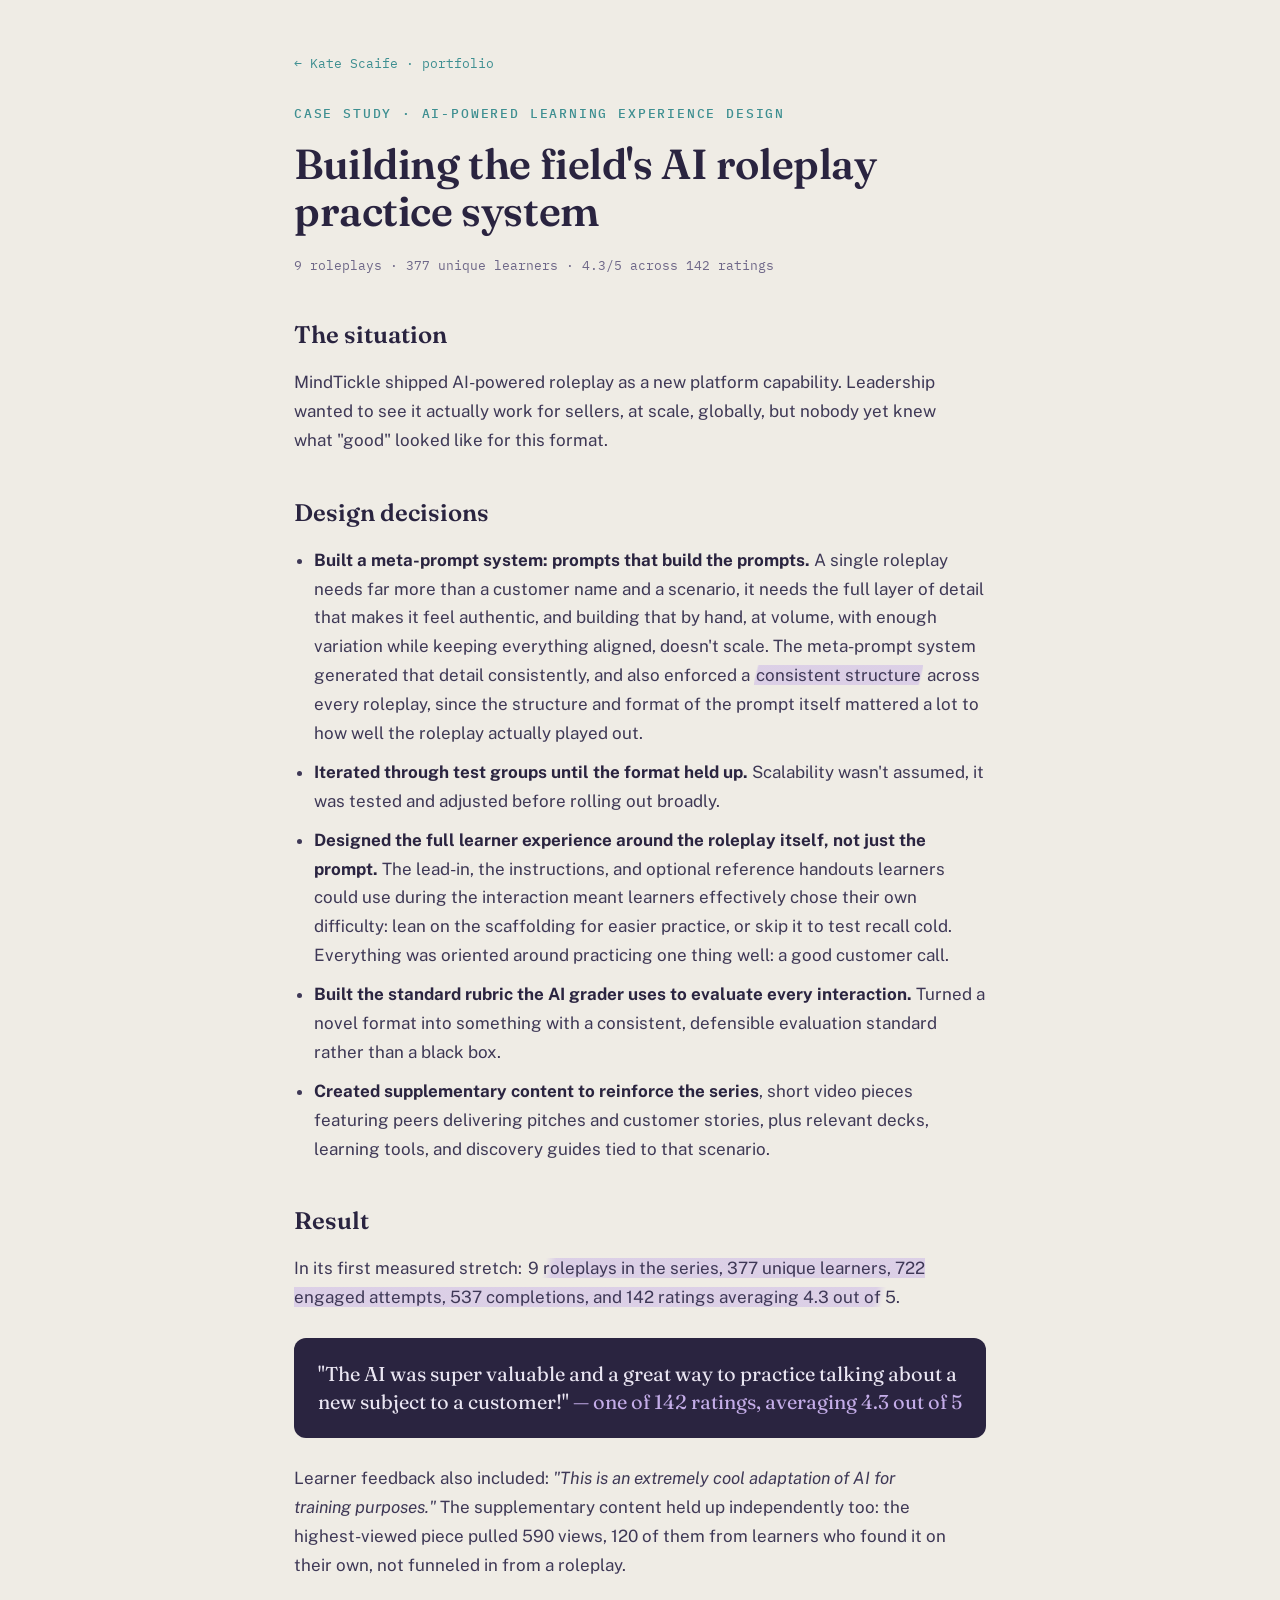
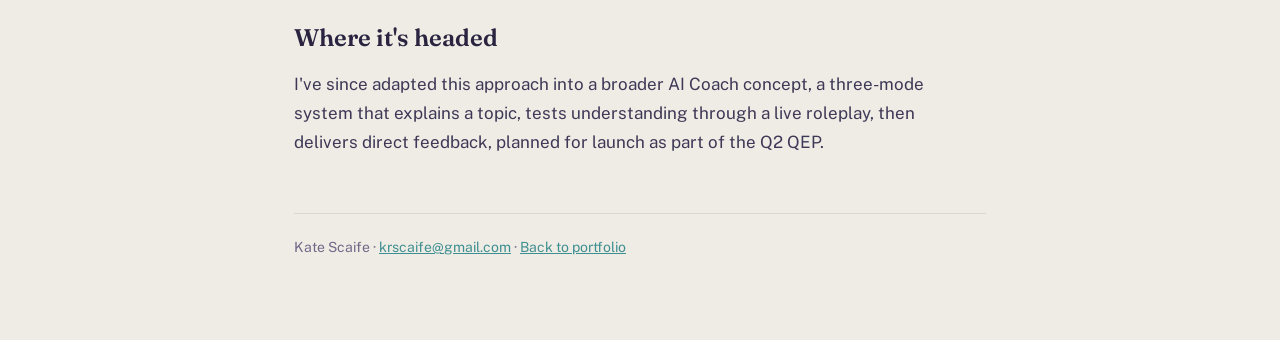
==== case-roleplay.html @ 298bf559 "Add files via upload" ====
<!DOCTYPE html>
<html lang="en">
<head>
<meta charset="UTF-8"><meta name="viewport" content="width=device-width, initial-scale=1.0">
<title>The AI Roleplay Practice System — Case Study · Kate Scaife</title>
<link rel="preconnect" href="https://fonts.googleapis.com"><link rel="preconnect" href="https://fonts.gstatic.com" crossorigin>
<link href="https://fonts.googleapis.com/css2?family=Fraunces:opsz,wght@9..144,450;9..144,600&family=Public+Sans:wght@400;500;700&family=IBM+Plex+Mono:wght@400;500&display=swap" rel="stylesheet">
<link rel="stylesheet" href="case-style.css">
</head>
<body>
<div class="wrap">
<a class="back" href="index.html">← Kate Scaife · portfolio</a>
<p class="eyebrow">Case study · AI-powered learning experience design</p>
<h1>Building the field's AI roleplay practice system</h1>
<p class="meta">9 roleplays · 377 unique learners · 4.3/5 across 142 ratings</p>

<h2>The situation</h2>
<p>MindTickle shipped AI-powered roleplay as a new platform capability. Leadership wanted to see it actually work for sellers, at scale, globally, but nobody yet knew what "good" looked like for this format.</p>

<h2>Design decisions</h2>
<ul>
<li><strong>Built a meta-prompt system: prompts that build the prompts.</strong> A single roleplay needs far more than a customer name and a scenario, it needs the full layer of detail that makes it feel authentic, and building that by hand, at volume, with enough variation while keeping everything aligned, doesn't scale. The meta-prompt system generated that detail consistently, and also enforced a <span class="mark">consistent structure</span> across every roleplay, since the structure and format of the prompt itself mattered a lot to how well the roleplay actually played out.</li>
<li><strong>Iterated through test groups until the format held up.</strong> Scalability wasn't assumed, it was tested and adjusted before rolling out broadly.</li>
<li><strong>Designed the full learner experience around the roleplay itself, not just the prompt.</strong> The lead-in, the instructions, and optional reference handouts learners could use during the interaction meant learners effectively chose their own difficulty: lean on the scaffolding for easier practice, or skip it to test recall cold. Everything was oriented around practicing one thing well: a good customer call.</li>
<li><strong>Built the standard rubric the AI grader uses to evaluate every interaction.</strong> Turned a novel format into something with a consistent, defensible evaluation standard rather than a black box.</li>
<li><strong>Created supplementary content to reinforce the series</strong>, short video pieces featuring peers delivering pitches and customer stories, plus relevant decks, learning tools, and discovery guides tied to that scenario.</li>
</ul>

<h2>Result</h2>
<p>In its first measured stretch: <span class="mark">9 roleplays in the series, 377 unique learners, 722 engaged attempts, 537 completions, and 142 ratings averaging 4.3 out of 5.</span></p>
<div class="pull">"The AI was super valuable and a great way to practice talking about a new subject to a customer!" <span>— one of 142 ratings, averaging 4.3 out of 5</span></div>
<p>Learner feedback also included: <em>"This is an extremely cool adaptation of AI for training purposes."</em> The supplementary content held up independently too: the highest-viewed piece pulled 590 views, 120 of them from learners who found it on their own, not funneled in from a roleplay.</p>

<h2>Where it's headed</h2>
<p>I've since adapted this approach into a broader AI Coach concept, a three-mode system that explains a topic, tests understanding through a live roleplay, then delivers direct feedback, planned for launch as part of the Q2 QEP.</p>

<footer>Kate Scaife · <a href="mailto:krscaife@gmail.com">krscaife@gmail.com</a> · <a href="index.html">Back to portfolio</a></footer>
</div>
</body>
</html>
---- case-style.css ----
:root{color-scheme:light dark;--ink:#2A2440;--dark:#2A2440;--body:#3E3856;--ink-soft:#6E6788;--paper:#EFECE5;--line:#DCD7CC;--teal:#3E8F91;--lav:#C4ADE8;--mark-soft:rgba(196,173,232,.45)}
@media (prefers-color-scheme: dark){:root{--ink:#EDE9F5;--dark:#1B1630;--body:#C5BCDC;--ink-soft:#A79FC2;--paper:#221C36;--line:#453C66;--teal:#6FC2C4;--mark-soft:rgba(196,173,232,.26)}}
*{box-sizing:border-box;margin:0;padding:0}
body{background:var(--paper);color:var(--ink);font-family:"Public Sans",system-ui,sans-serif;font-size:17px;line-height:1.7;-webkit-font-smoothing:antialiased}
.wrap{max-width:740px;margin:0 auto;padding:48px 24px 80px}
a{color:var(--teal)}
.eyebrow{font-family:"IBM Plex Mono",monospace;font-size:13px;letter-spacing:.14em;text-transform:uppercase;color:var(--teal);font-weight:500}
.back{font-family:"IBM Plex Mono",monospace;font-size:13px;text-decoration:none;display:inline-block;margin-bottom:28px}
h1{font-family:"Fraunces",serif;font-weight:600;font-size:clamp(30px,5.5vw,42px);line-height:1.12;letter-spacing:-.01em;margin:12px 0 20px}
h2{font-family:"Fraunces",serif;font-weight:600;font-size:24px;margin:38px 0 12px}
p{color:var(--body);margin:0 0 16px;max-width:66ch}
p strong{color:var(--ink)}
.mark{background:linear-gradient(104deg,transparent 2%,var(--mark-soft) 3%,var(--mark-soft) 97%,transparent 98%);padding:0 .1em}
ul{margin:0 0 16px 1.2em}
li{margin-bottom:10px;color:var(--body)}
li strong{color:var(--ink)}
.pull{background:var(--dark);color:#EAE6F2;border-radius:12px;padding:22px 24px;margin:26px 0;font-family:"Fraunces",serif;font-size:20px;line-height:1.4}
.pull span{color:var(--lav)}
.meta{font-family:"IBM Plex Mono",monospace;font-size:13px;color:var(--ink-soft);margin-bottom:6px}
footer{margin-top:56px;padding-top:22px;border-top:1px solid var(--line);font-size:14px;color:var(--ink-soft)}
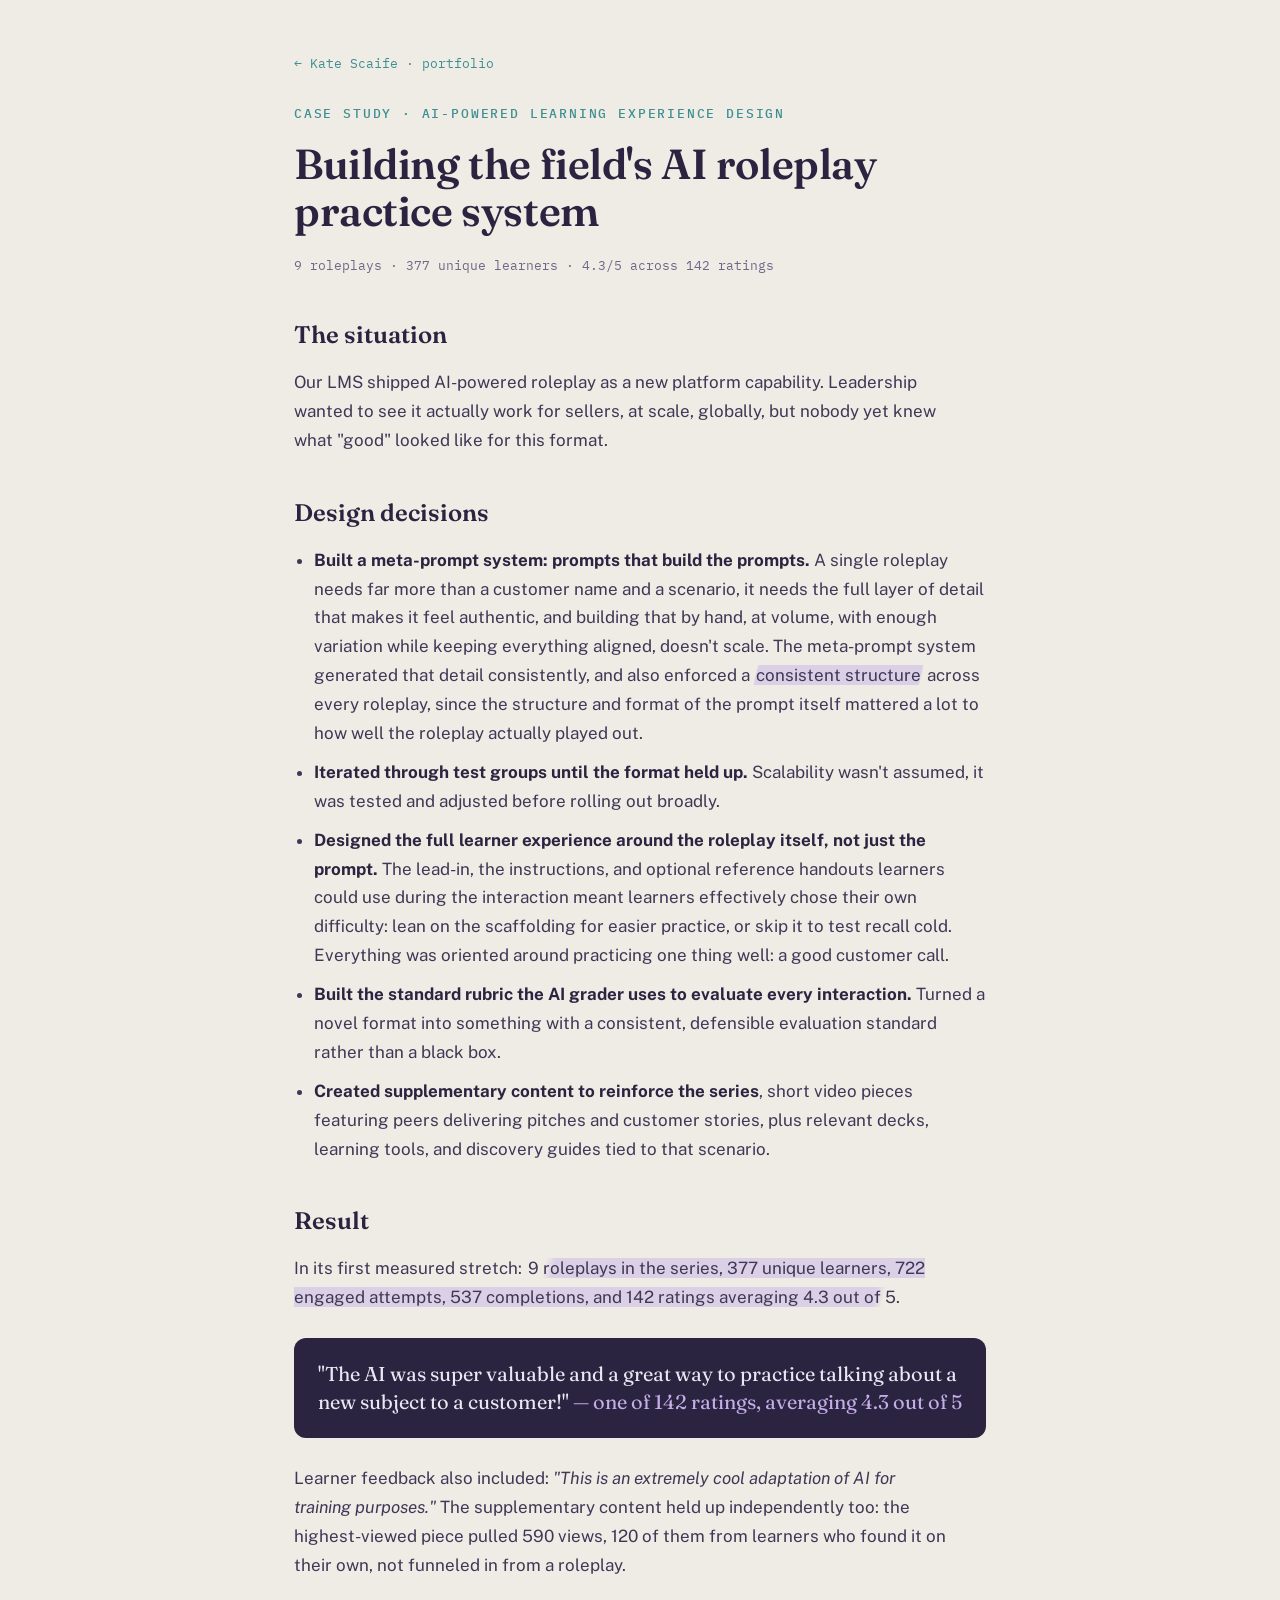
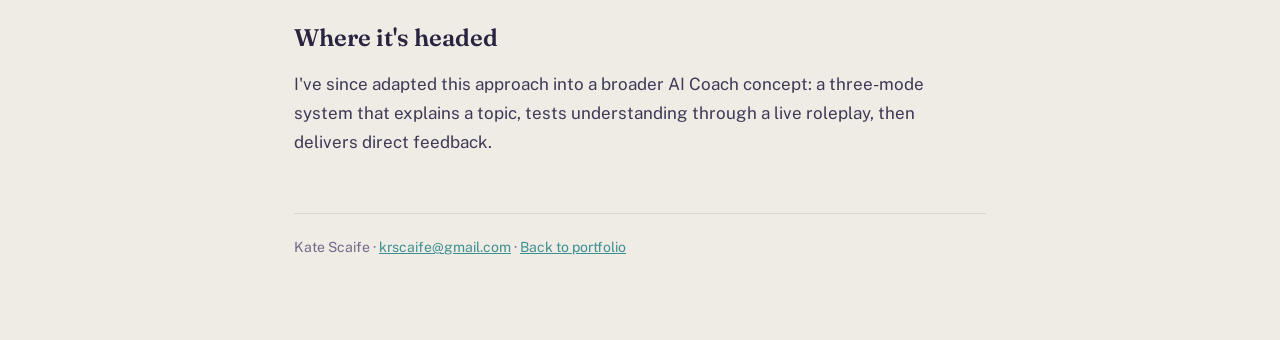
==== commit 4c659771: "Update case-roleplay.html" ====
--- a/case-roleplay.html
+++ b/case-roleplay.html
@@ -15,8 +15,7 @@
 <p class="meta">9 roleplays · 377 unique learners · 4.3/5 across 142 ratings</p>
 
 <h2>The situation</h2>
-<p>MindTickle shipped AI-powered roleplay as a new platform capability. Leadership wanted to see it actually work for sellers, at scale, globally, but nobody yet knew what "good" looked like for this format.</p>
-
+<p>Our LMS shipped AI-powered roleplay as a new platform capability. Leadership wanted to see it actually work for sellers, at scale, globally, but nobody yet knew what "good" looked like for this format.</p>
 <h2>Design decisions</h2>
 <ul>
 <li><strong>Built a meta-prompt system: prompts that build the prompts.</strong> A single roleplay needs far more than a customer name and a scenario, it needs the full layer of detail that makes it feel authentic, and building that by hand, at volume, with enough variation while keeping everything aligned, doesn't scale. The meta-prompt system generated that detail consistently, and also enforced a <span class="mark">consistent structure</span> across every roleplay, since the structure and format of the prompt itself mattered a lot to how well the roleplay actually played out.</li>
@@ -32,8 +31,7 @@
 <p>Learner feedback also included: <em>"This is an extremely cool adaptation of AI for training purposes."</em> The supplementary content held up independently too: the highest-viewed piece pulled 590 views, 120 of them from learners who found it on their own, not funneled in from a roleplay.</p>
 
 <h2>Where it's headed</h2>
-<p>I've since adapted this approach into a broader AI Coach concept, a three-mode system that explains a topic, tests understanding through a live roleplay, then delivers direct feedback, planned for launch as part of the Q2 QEP.</p>
-
+<p>I've since adapted this approach into a broader AI Coach concept: a three-mode system that explains a topic, tests understanding through a live roleplay, then delivers direct feedback.</p>
 <footer>Kate Scaife · <a href="mailto:krscaife@gmail.com">krscaife@gmail.com</a> · <a href="index.html">Back to portfolio</a></footer>
 </div>
 </body>
